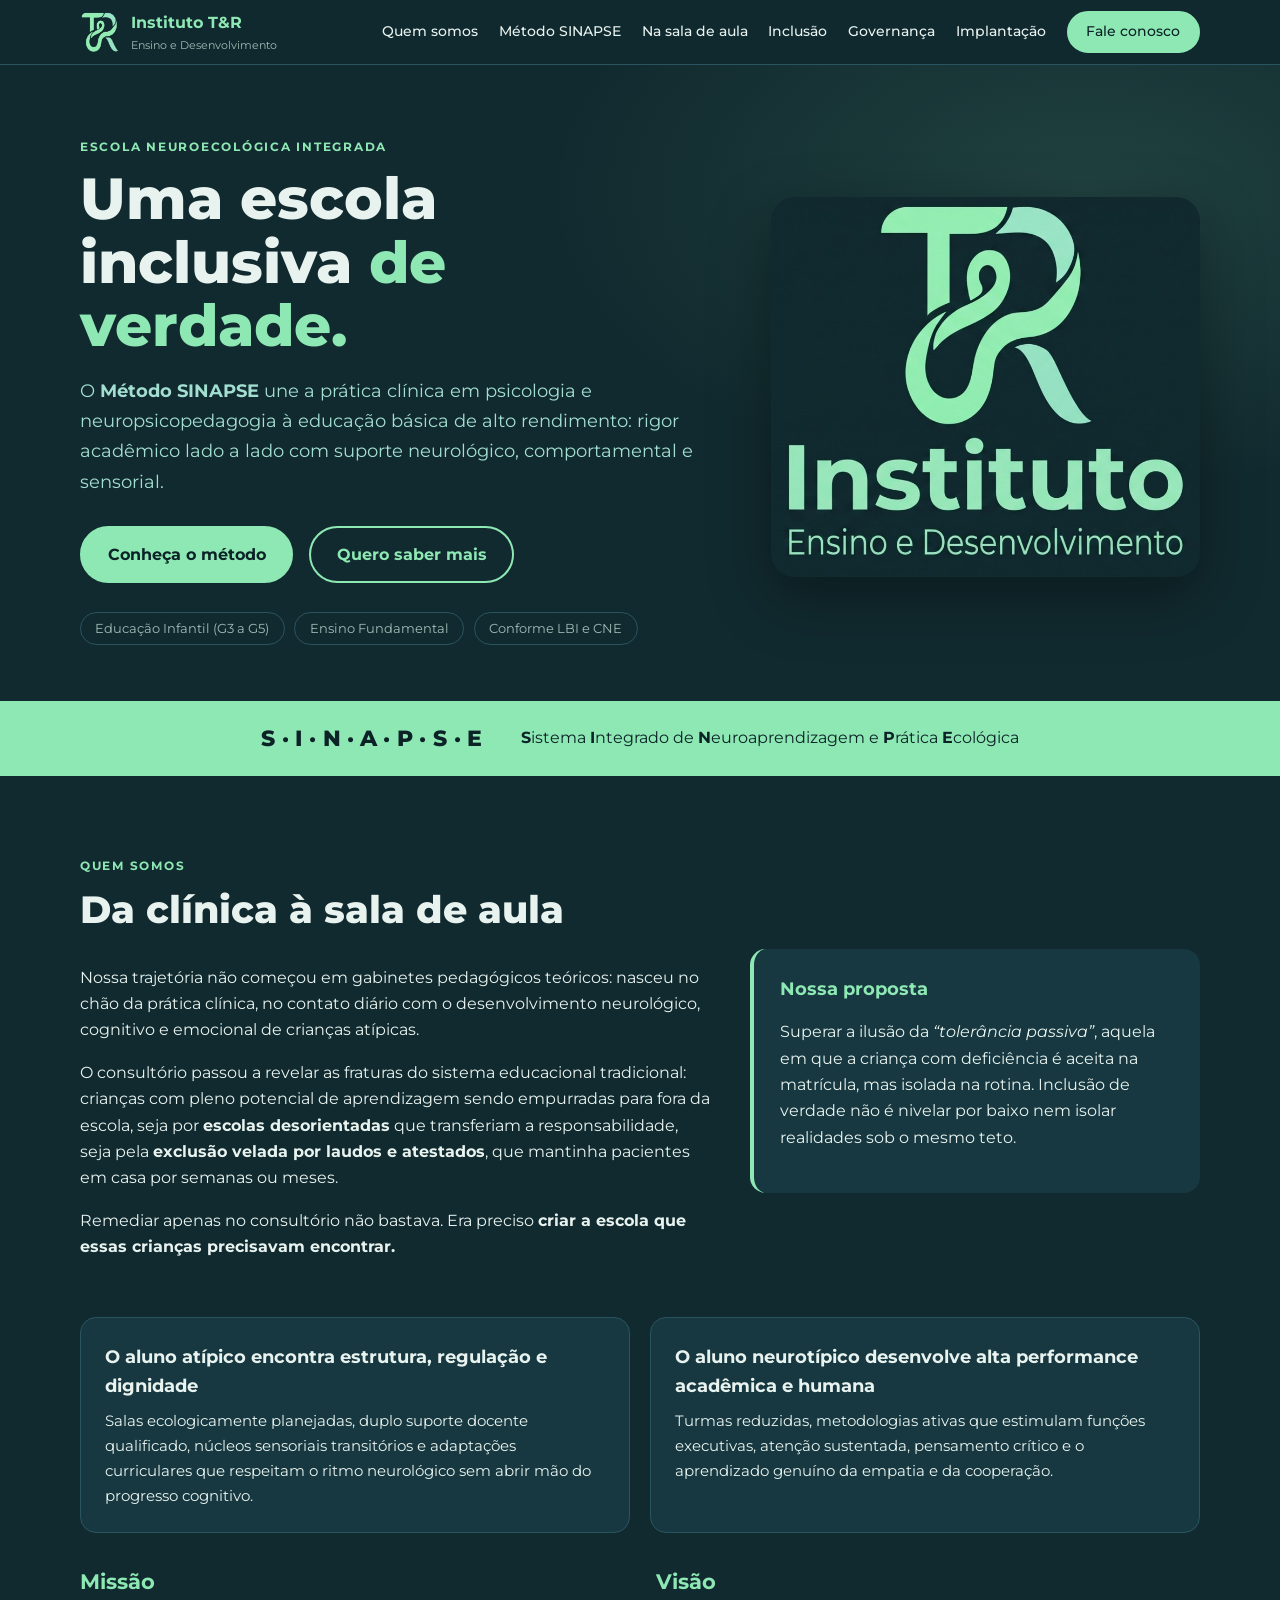
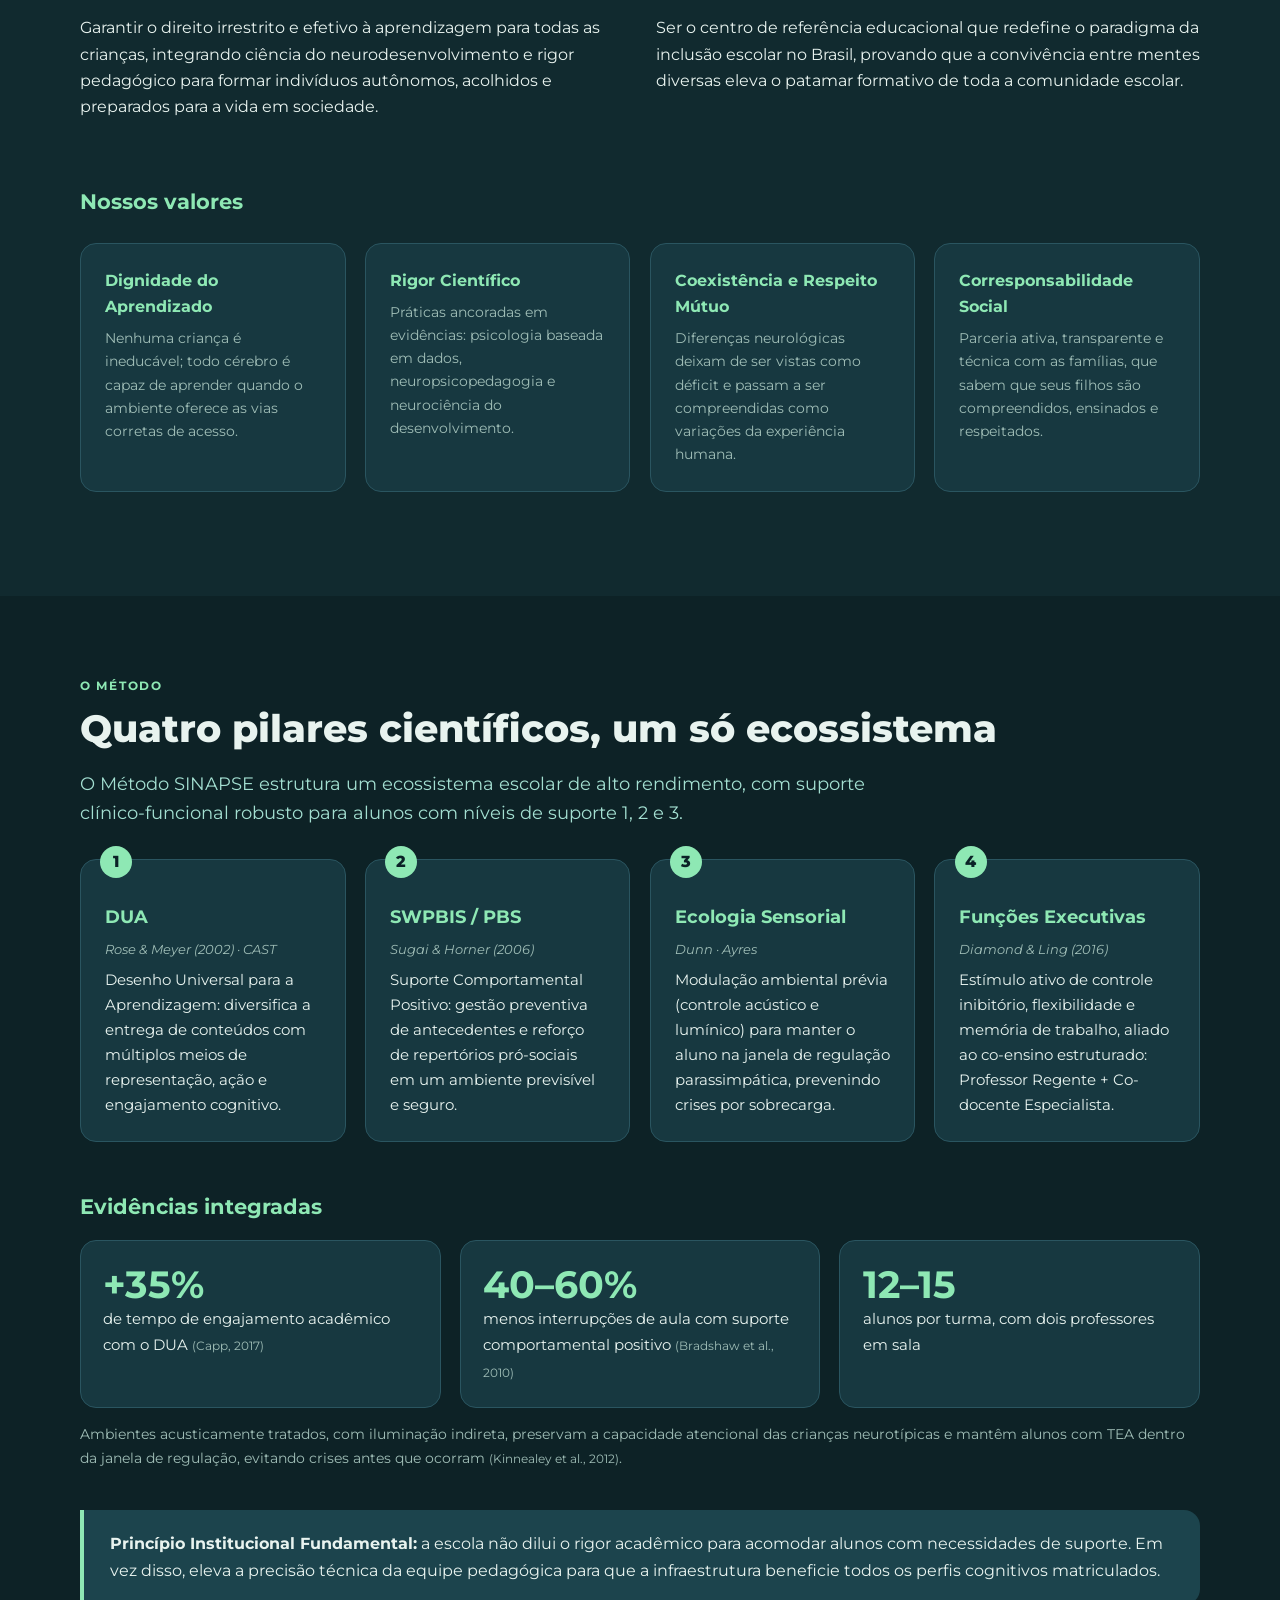
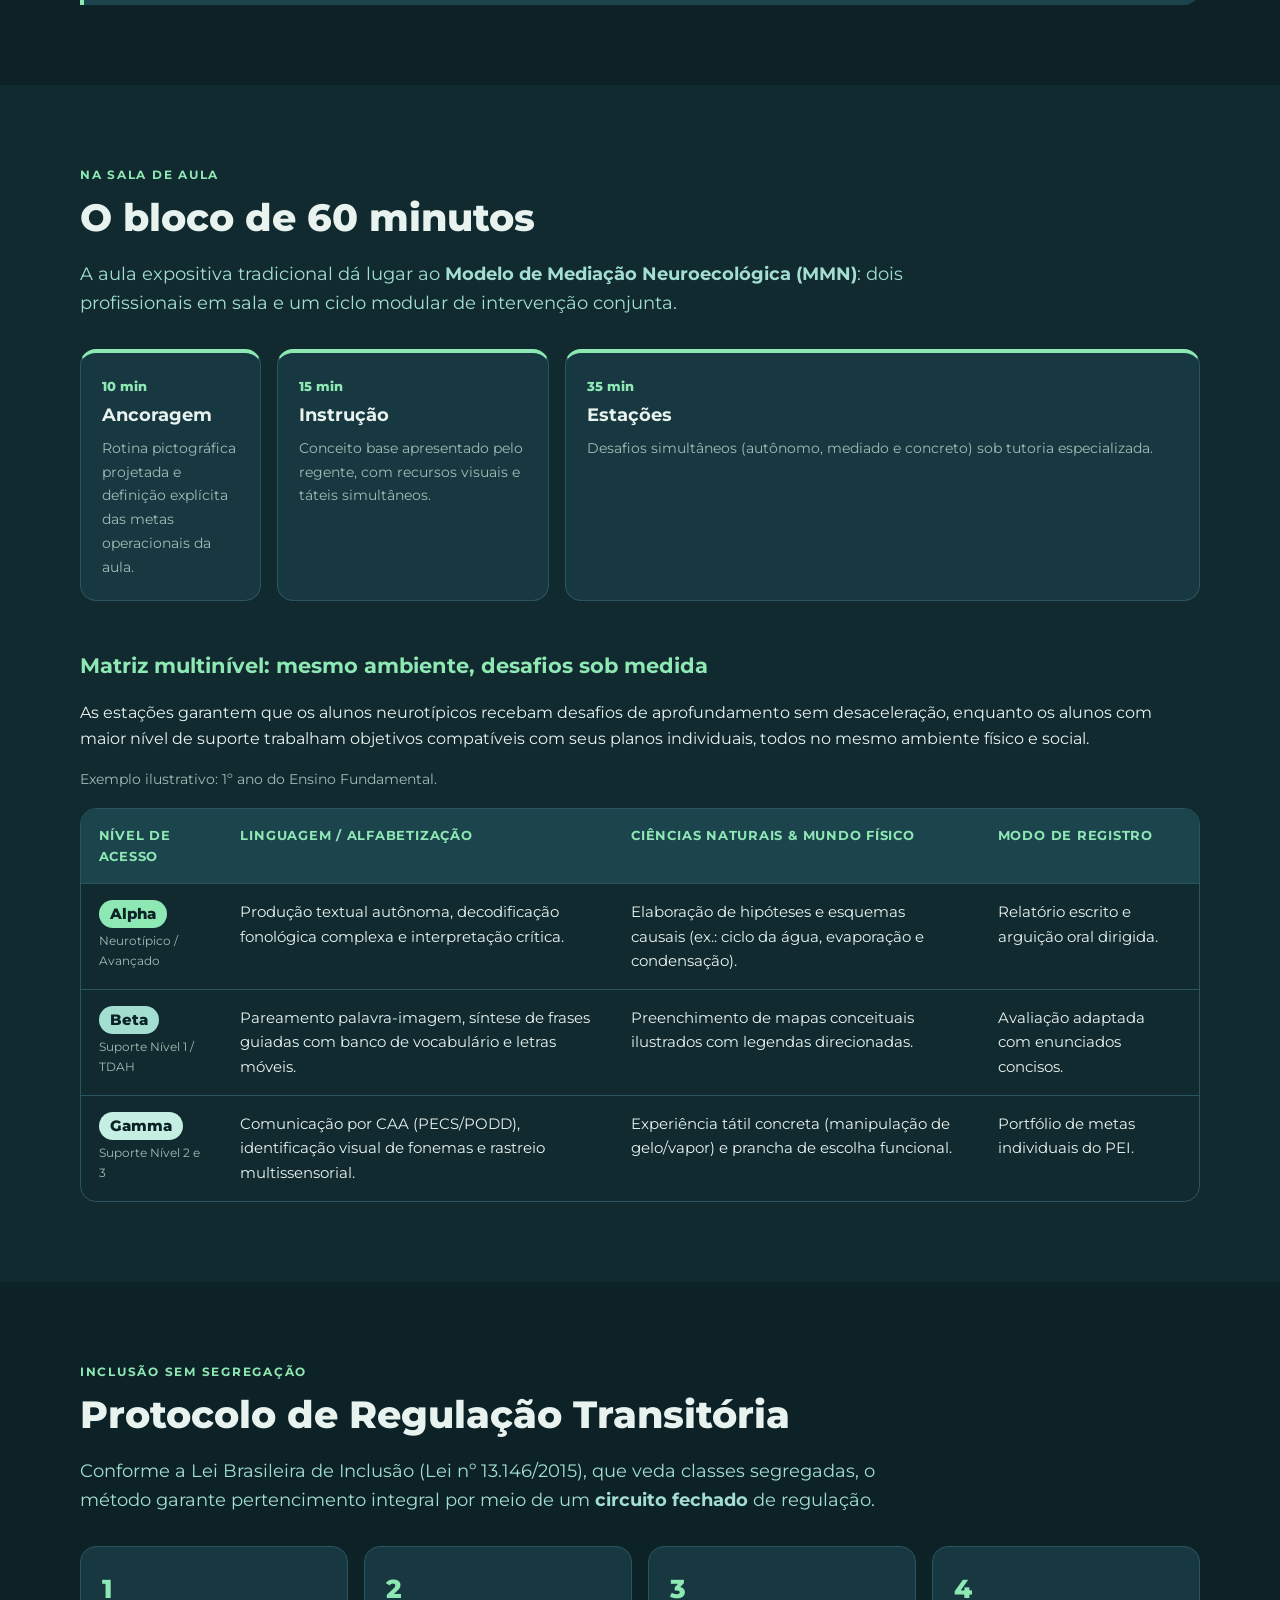
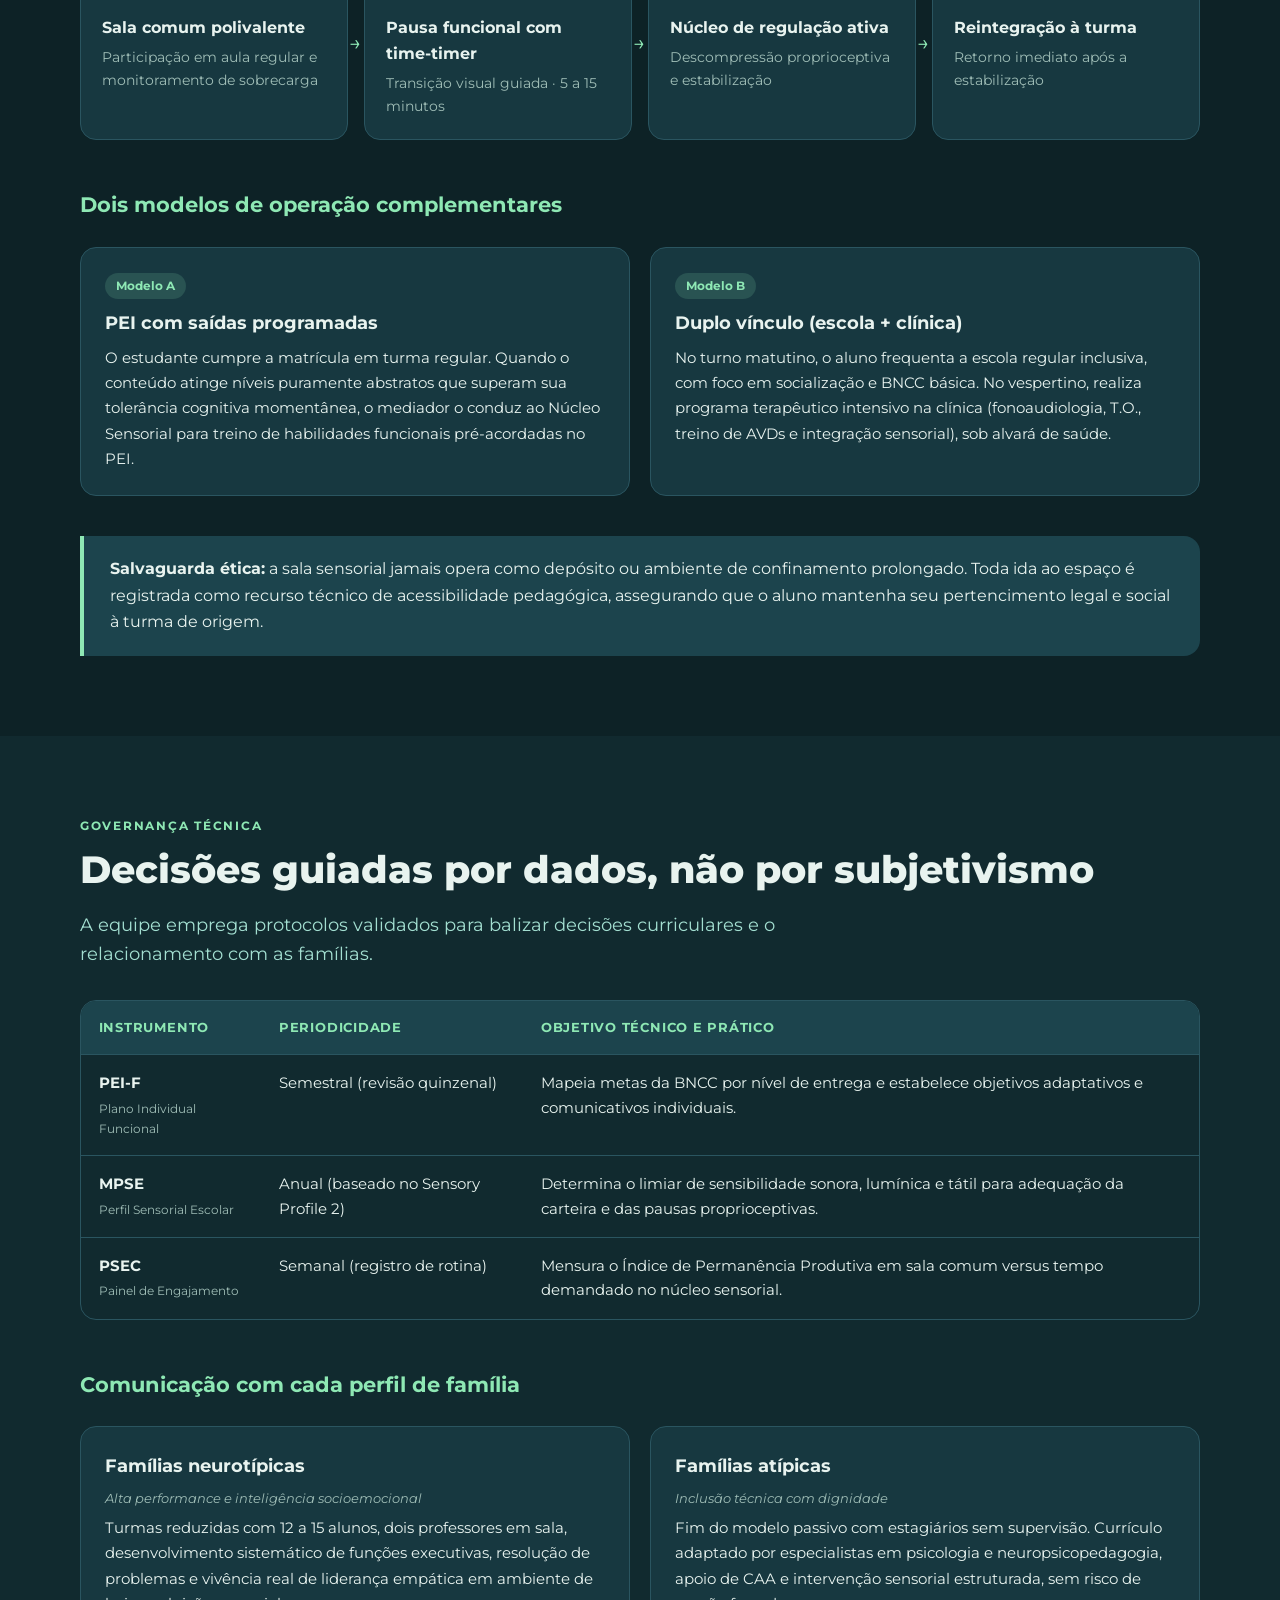
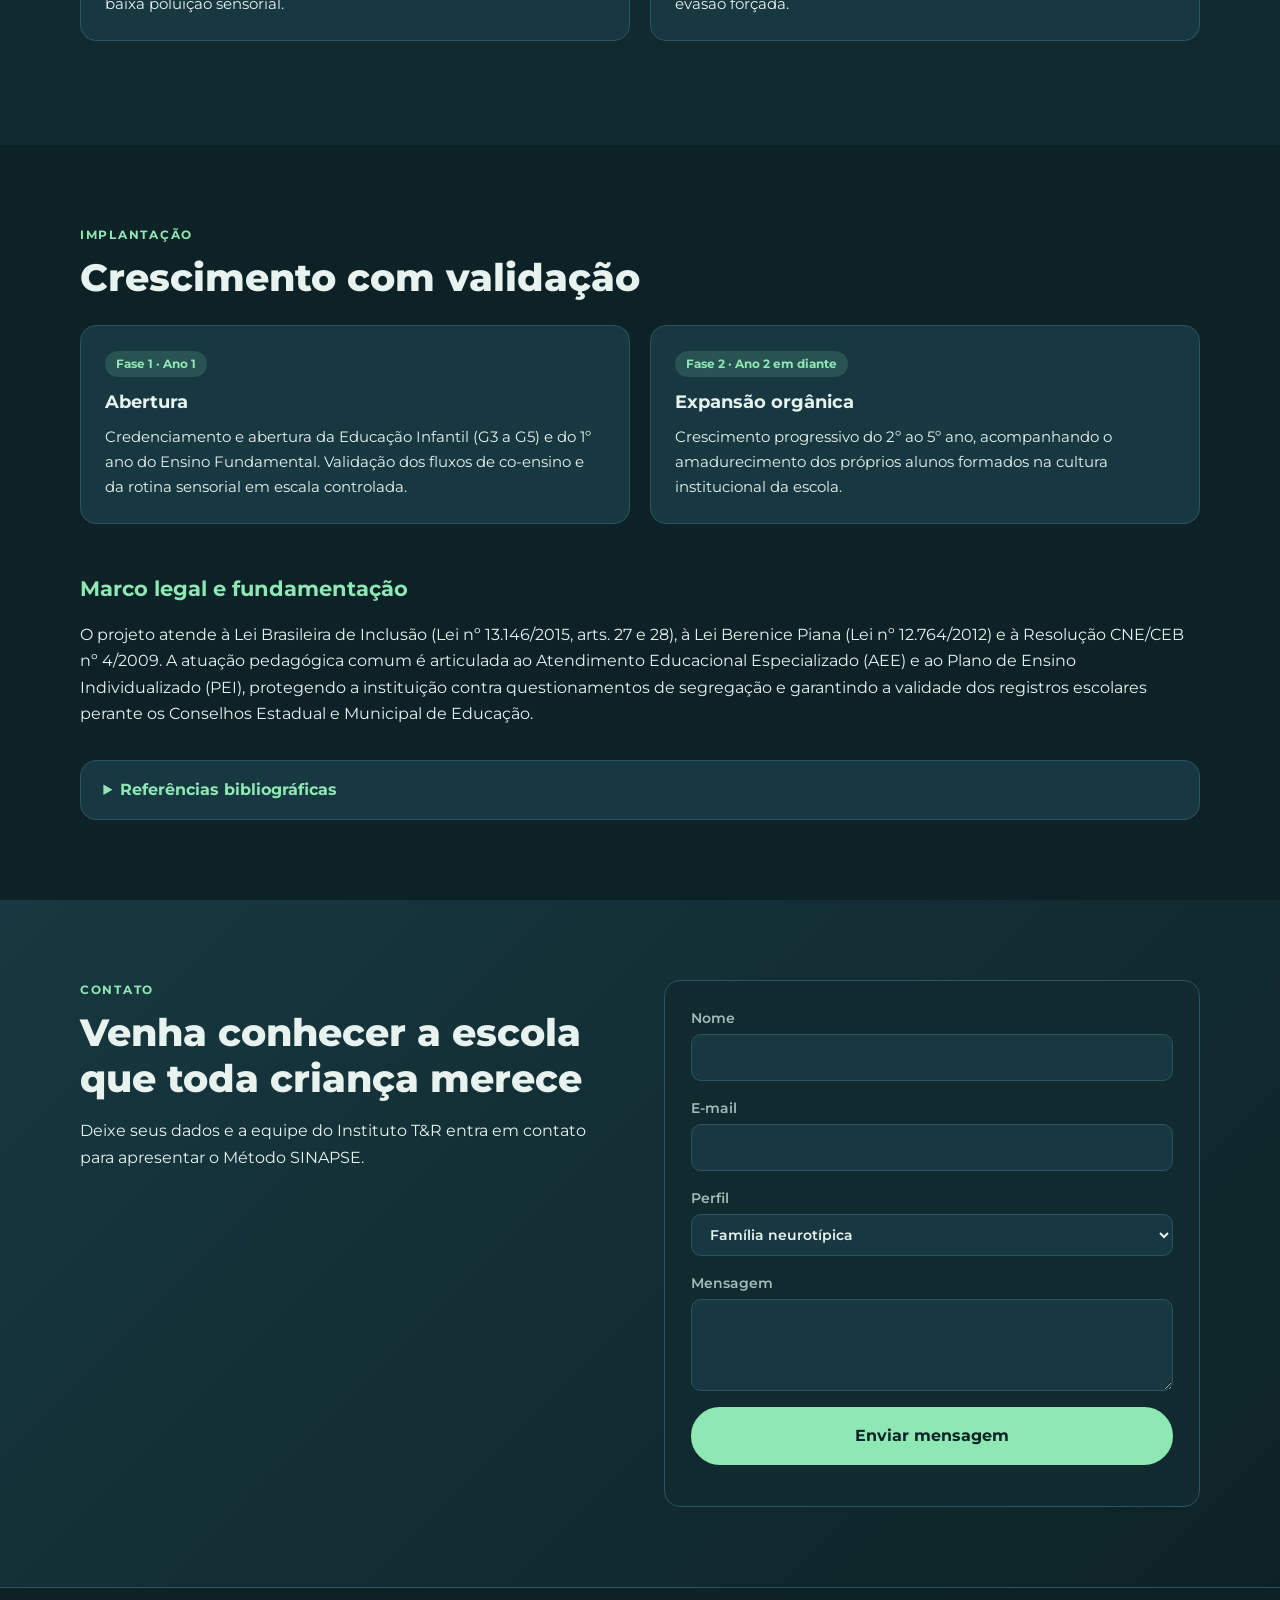
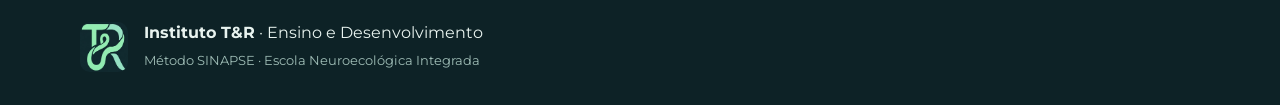
==== index.html @ abc93167 "Cria site institucional do Método SINAPSE (Instituto T&R) Página única responsiva com identidade do " ====
<!DOCTYPE html>
<html lang="pt-BR">
<head>
  <meta charset="UTF-8">
  <meta name="viewport" content="width=device-width, initial-scale=1">
  <title>Método SINAPSE | Instituto T&R – Ensino e Desenvolvimento</title>
  <meta name="description" content="Método SINAPSE: Sistema Integrado de Neuroaprendizagem e Prática Ecológica. Uma escola inclusiva de verdade, que une neuropsicopedagogia, desenho universal e rigor acadêmico.">
  <meta name="theme-color" content="#112a2f">
  <link rel="icon" href="assets/logo-mark.jpg">
  <link rel="preconnect" href="https://fonts.googleapis.com">
  <link rel="preconnect" href="https://fonts.gstatic.com" crossorigin>
  <link href="https://fonts.googleapis.com/css2?family=Montserrat:wght@400;500;600;700;800&display=swap" rel="stylesheet">
  <link rel="stylesheet" href="styles.css">
</head>
<body>

<header class="topbar" id="topo">
  <div class="container topbar__in">
    <a href="#topo" class="brand" aria-label="Instituto T&R – início">
      <img src="assets/logo-mark.jpg" alt="" width="40" height="41">
      <span>Instituto T&amp;R <small>Ensino e Desenvolvimento</small></span>
    </a>
    <button class="menu-btn" aria-label="Abrir menu" aria-expanded="false" aria-controls="menu">☰</button>
    <nav id="menu" class="menu">
      <a href="#proposito">Quem somos</a>
      <a href="#metodo">Método SINAPSE</a>
      <a href="#rotina">Na sala de aula</a>
      <a href="#inclusao">Inclusão</a>
      <a href="#governanca">Governança</a>
      <a href="#implantacao">Implantação</a>
      <a href="#contato" class="btn btn--sm">Fale conosco</a>
    </nav>
  </div>
</header>

<main>

<!-- HERO -->
<section class="hero">
  <div class="container hero__in">
    <div class="hero__text">
      <p class="eyebrow">Escola Neuroecológica Integrada</p>
      <h1>Uma escola inclusiva <em>de verdade.</em></h1>
      <p class="lead">O <strong>Método SINAPSE</strong> une a prática clínica em psicologia e neuropsicopedagogia à educação básica de alto rendimento: rigor acadêmico lado a lado com suporte neurológico, comportamental e sensorial.</p>
      <div class="hero__cta">
        <a href="#metodo" class="btn">Conheça o método</a>
        <a href="#contato" class="btn btn--ghost">Quero saber mais</a>
      </div>
      <ul class="chips">
        <li>Educação Infantil (G3 a G5)</li>
        <li>Ensino Fundamental</li>
        <li>Conforme LBI e CNE</li>
      </ul>
    </div>
    <div class="hero__logo">
      <img src="assets/logo-full.jpg" alt="Logo do Instituto T&R – Ensino e Desenvolvimento" width="795" height="705">
    </div>
  </div>
</section>

<!-- SINAPSE: SIGNIFICADO -->
<section class="band">
  <div class="container band__in">
    <p class="band__big">S·I·N·A·P·S·E</p>
    <p><strong>S</strong>istema <strong>I</strong>ntegrado de <strong>N</strong>euroaprendizagem e <strong>P</strong>rática <strong>E</strong>cológica</p>
  </div>
</section>

<!-- QUEM SOMOS -->
<section id="proposito" class="section">
  <div class="container">
    <p class="eyebrow">Quem somos</p>
    <h2>Da clínica à sala de aula</h2>
    <div class="two-col">
      <div>
        <p>Nossa trajetória não começou em gabinetes pedagógicos teóricos: nasceu no chão da prática clínica, no contato diário com o desenvolvimento neurológico, cognitivo e emocional de crianças atípicas.</p>
        <p>O consultório passou a revelar as fraturas do sistema educacional tradicional: crianças com pleno potencial de aprendizagem sendo empurradas para fora da escola, seja por <strong>escolas desorientadas</strong> que transferiam a responsabilidade, seja pela <strong>exclusão velada por laudos e atestados</strong>, que mantinha pacientes em casa por semanas ou meses.</p>
        <p>Remediar apenas no consultório não bastava. Era preciso <strong>criar a escola que essas crianças precisavam encontrar.</strong></p>
      </div>
      <aside class="callout">
        <h3>Nossa proposta</h3>
        <p>Superar a ilusão da <em>“tolerância passiva”</em>, aquela em que a criança com deficiência é aceita na matrícula, mas isolada na rotina. Inclusão de verdade não é nivelar por baixo nem isolar realidades sob o mesmo teto.</p>
      </aside>
    </div>

    <div class="cards cards--2">
      <article class="card">
        <h3>O aluno atípico encontra estrutura, regulação e dignidade</h3>
        <p>Salas ecologicamente planejadas, duplo suporte docente qualificado, núcleos sensoriais transitórios e adaptações curriculares que respeitam o ritmo neurológico sem abrir mão do progresso cognitivo.</p>
      </article>
      <article class="card">
        <h3>O aluno neurotípico desenvolve alta performance acadêmica e humana</h3>
        <p>Turmas reduzidas, metodologias ativas que estimulam funções executivas, atenção sustentada, pensamento crítico e o aprendizado genuíno da empatia e da cooperação.</p>
      </article>
    </div>

    <div class="mvv">
      <div><h3>Missão</h3><p>Garantir o direito irrestrito e efetivo à aprendizagem para todas as crianças, integrando ciência do neurodesenvolvimento e rigor pedagógico para formar indivíduos autônomos, acolhidos e preparados para a vida em sociedade.</p></div>
      <div><h3>Visão</h3><p>Ser o centro de referência educacional que redefine o paradigma da inclusão escolar no Brasil, provando que a convivência entre mentes diversas eleva o patamar formativo de toda a comunidade escolar.</p></div>
    </div>

    <h3 class="sub">Nossos valores</h3>
    <div class="cards cards--4">
      <article class="card card--sm"><h4>Dignidade do Aprendizado</h4><p>Nenhuma criança é ineducável; todo cérebro é capaz de aprender quando o ambiente oferece as vias corretas de acesso.</p></article>
      <article class="card card--sm"><h4>Rigor Científico</h4><p>Práticas ancoradas em evidências: psicologia baseada em dados, neuropsicopedagogia e neurociência do desenvolvimento.</p></article>
      <article class="card card--sm"><h4>Coexistência e Respeito Mútuo</h4><p>Diferenças neurológicas deixam de ser vistas como déficit e passam a ser compreendidas como variações da experiência humana.</p></article>
      <article class="card card--sm"><h4>Corresponsabilidade Social</h4><p>Parceria ativa, transparente e técnica com as famílias, que sabem que seus filhos são compreendidos, ensinados e respeitados.</p></article>
    </div>
  </div>
</section>

<!-- MÉTODO -->
<section id="metodo" class="section section--alt">
  <div class="container">
    <p class="eyebrow">O método</p>
    <h2>Quatro pilares científicos, um só ecossistema</h2>
    <p class="section__lead">O Método SINAPSE estrutura um ecossistema escolar de alto rendimento, com suporte clínico-funcional robusto para alunos com níveis de suporte 1, 2 e 3.</p>

    <div class="cards cards--4 pillars">
      <article class="card pillar">
        <span class="pillar__n">1</span>
        <h3>DUA</h3>
        <p class="cite">Rose &amp; Meyer (2002) · CAST</p>
        <p>Desenho Universal para a Aprendizagem: diversifica a entrega de conteúdos com múltiplos meios de representação, ação e engajamento cognitivo.</p>
      </article>
      <article class="card pillar">
        <span class="pillar__n">2</span>
        <h3>SWPBIS / PBS</h3>
        <p class="cite">Sugai &amp; Horner (2006)</p>
        <p>Suporte Comportamental Positivo: gestão preventiva de antecedentes e reforço de repertórios pró-sociais em um ambiente previsível e seguro.</p>
      </article>
      <article class="card pillar">
        <span class="pillar__n">3</span>
        <h3>Ecologia Sensorial</h3>
        <p class="cite">Dunn · Ayres</p>
        <p>Modulação ambiental prévia (controle acústico e lumínico) para manter o aluno na janela de regulação parassimpática, prevenindo crises por sobrecarga.</p>
      </article>
      <article class="card pillar">
        <span class="pillar__n">4</span>
        <h3>Funções Executivas</h3>
        <p class="cite">Diamond &amp; Ling (2016)</p>
        <p>Estímulo ativo de controle inibitório, flexibilidade e memória de trabalho, aliado ao co-ensino estruturado: Professor Regente + Co-docente Especialista.</p>
      </article>
    </div>

    <h3 class="sub">Evidências integradas</h3>
    <div class="stats">
      <div class="stat"><strong>+35%</strong><span>de tempo de engajamento acadêmico com o DUA <small>(Capp, 2017)</small></span></div>
      <div class="stat"><strong>40–60%</strong><span>menos interrupções de aula com suporte comportamental positivo <small>(Bradshaw et al., 2010)</small></span></div>
      <div class="stat"><strong>12–15</strong><span>alunos por turma, com dois professores em sala</span></div>
    </div>
    <p class="note">Ambientes acusticamente tratados, com iluminação indireta, preservam a capacidade atencional das crianças neurotípicas e mantêm alunos com TEA dentro da janela de regulação, evitando crises antes que ocorram <small>(Kinnealey et al., 2012)</small>.</p>

    <blockquote class="principle">
      <strong>Princípio Institucional Fundamental:</strong> a escola não dilui o rigor acadêmico para acomodar alunos com necessidades de suporte. Em vez disso, eleva a precisão técnica da equipe pedagógica para que a infraestrutura beneficie todos os perfis cognitivos matriculados.
    </blockquote>
  </div>
</section>

<!-- ROTINA -->
<section id="rotina" class="section">
  <div class="container">
    <p class="eyebrow">Na sala de aula</p>
    <h2>O bloco de 60 minutos</h2>
    <p class="section__lead">A aula expositiva tradicional dá lugar ao <strong>Modelo de Mediação Neuroecológica (MMN)</strong>: dois profissionais em sala e um ciclo modular de intervenção conjunta.</p>

    <ol class="timeline" aria-label="Etapas do bloco de 60 minutos">
      <li style="--w:10"><span class="time">10 min</span><h3>Ancoragem</h3><p>Rotina pictográfica projetada e definição explícita das metas operacionais da aula.</p></li>
      <li style="--w:15"><span class="time">15 min</span><h3>Instrução</h3><p>Conceito base apresentado pelo regente, com recursos visuais e táteis simultâneos.</p></li>
      <li style="--w:35"><span class="time">35 min</span><h3>Estações</h3><p>Desafios simultâneos (autônomo, mediado e concreto) sob tutoria especializada.</p></li>
    </ol>

    <h3 class="sub">Matriz multinível: mesmo ambiente, desafios sob medida</h3>
    <p>As estações garantem que os alunos neurotípicos recebam desafios de aprofundamento sem desaceleração, enquanto os alunos com maior nível de suporte trabalham objetivos compatíveis com seus planos individuais, todos no mesmo ambiente físico e social.</p>
    <p class="note">Exemplo ilustrativo: 1º ano do Ensino Fundamental.</p>

    <div class="table-wrap">
      <table>
        <thead>
          <tr><th>Nível de acesso</th><th>Linguagem / Alfabetização</th><th>Ciências Naturais &amp; Mundo Físico</th><th>Modo de registro</th></tr>
        </thead>
        <tbody>
          <tr>
            <th scope="row"><span class="lvl lvl--a">Alpha</span><small>Neurotípico / Avançado</small></th>
            <td>Produção textual autônoma, decodificação fonológica complexa e interpretação crítica.</td>
            <td>Elaboração de hipóteses e esquemas causais (ex.: ciclo da água, evaporação e condensação).</td>
            <td>Relatório escrito e arguição oral dirigida.</td>
          </tr>
          <tr>
            <th scope="row"><span class="lvl lvl--b">Beta</span><small>Suporte Nível 1 / TDAH</small></th>
            <td>Pareamento palavra-imagem, síntese de frases guiadas com banco de vocabulário e letras móveis.</td>
            <td>Preenchimento de mapas conceituais ilustrados com legendas direcionadas.</td>
            <td>Avaliação adaptada com enunciados concisos.</td>
          </tr>
          <tr>
            <th scope="row"><span class="lvl lvl--g">Gamma</span><small>Suporte Nível 2 e 3</small></th>
            <td>Comunicação por CAA (PECS/PODD), identificação visual de fonemas e rastreio multissensorial.</td>
            <td>Experiência tátil concreta (manipulação de gelo/vapor) e prancha de escolha funcional.</td>
            <td>Portfólio de metas individuais do PEI.</td>
          </tr>
        </tbody>
      </table>
    </div>
  </div>
</section>

<!-- INCLUSÃO / REGULAÇÃO -->
<section id="inclusao" class="section section--alt">
  <div class="container">
    <p class="eyebrow">Inclusão sem segregação</p>
    <h2>Protocolo de Regulação Transitória</h2>
    <p class="section__lead">Conforme a Lei Brasileira de Inclusão (Lei nº 13.146/2015), que veda classes segregadas, o método garante pertencimento integral por meio de um <strong>circuito fechado</strong> de regulação.</p>

    <ol class="flow">
      <li><strong>Sala comum polivalente</strong><span>Participação em aula regular e monitoramento de sobrecarga</span></li>
      <li><strong>Pausa funcional com time-timer</strong><span>Transição visual guiada · 5 a 15 minutos</span></li>
      <li><strong>Núcleo de regulação ativa</strong><span>Descompressão proprioceptiva e estabilização</span></li>
      <li><strong>Reintegração à turma</strong><span>Retorno imediato após a estabilização</span></li>
    </ol>

    <h3 class="sub">Dois modelos de operação complementares</h3>
    <div class="cards cards--2">
      <article class="card">
        <span class="tag">Modelo A</span>
        <h3>PEI com saídas programadas</h3>
        <p>O estudante cumpre a matrícula em turma regular. Quando o conteúdo atinge níveis puramente abstratos que superam sua tolerância cognitiva momentânea, o mediador o conduz ao Núcleo Sensorial para treino de habilidades funcionais pré-acordadas no PEI.</p>
      </article>
      <article class="card">
        <span class="tag">Modelo B</span>
        <h3>Duplo vínculo (escola + clínica)</h3>
        <p>No turno matutino, o aluno frequenta a escola regular inclusiva, com foco em socialização e BNCC básica. No vespertino, realiza programa terapêutico intensivo na clínica (fonoaudiologia, T.O., treino de AVDs e integração sensorial), sob alvará de saúde.</p>
      </article>
    </div>

    <blockquote class="principle">
      <strong>Salvaguarda ética:</strong> a sala sensorial jamais opera como depósito ou ambiente de confinamento prolongado. Toda ida ao espaço é registrada como recurso técnico de acessibilidade pedagógica, assegurando que o aluno mantenha seu pertencimento legal e social à turma de origem.
    </blockquote>
  </div>
</section>

<!-- GOVERNANÇA -->
<section id="governanca" class="section">
  <div class="container">
    <p class="eyebrow">Governança técnica</p>
    <h2>Decisões guiadas por dados, não por subjetivismo</h2>
    <p class="section__lead">A equipe emprega protocolos validados para balizar decisões curriculares e o relacionamento com as famílias.</p>

    <div class="table-wrap">
      <table>
        <thead><tr><th>Instrumento</th><th>Periodicidade</th><th>Objetivo técnico e prático</th></tr></thead>
        <tbody>
          <tr><th scope="row">PEI-F<small>Plano Individual Funcional</small></th><td>Semestral (revisão quinzenal)</td><td>Mapeia metas da BNCC por nível de entrega e estabelece objetivos adaptativos e comunicativos individuais.</td></tr>
          <tr><th scope="row">MPSE<small>Perfil Sensorial Escolar</small></th><td>Anual (baseado no Sensory Profile 2)</td><td>Determina o limiar de sensibilidade sonora, lumínica e tátil para adequação da carteira e das pausas proprioceptivas.</td></tr>
          <tr><th scope="row">PSEC<small>Painel de Engajamento</small></th><td>Semanal (registro de rotina)</td><td>Mensura o Índice de Permanência Produtiva em sala comum versus tempo demandado no núcleo sensorial.</td></tr>
        </tbody>
      </table>
    </div>

    <h3 class="sub">Comunicação com cada perfil de família</h3>
    <div class="cards cards--2">
      <article class="card">
        <h3>Famílias neurotípicas</h3>
        <p class="cite">Alta performance e inteligência socioemocional</p>
        <p>Turmas reduzidas com 12 a 15 alunos, dois professores em sala, desenvolvimento sistemático de funções executivas, resolução de problemas e vivência real de liderança empática em ambiente de baixa poluição sensorial.</p>
      </article>
      <article class="card">
        <h3>Famílias atípicas</h3>
        <p class="cite">Inclusão técnica com dignidade</p>
        <p>Fim do modelo passivo com estagiários sem supervisão. Currículo adaptado por especialistas em psicologia e neuropsicopedagogia, apoio de CAA e intervenção sensorial estruturada, sem risco de evasão forçada.</p>
      </article>
    </div>
  </div>
</section>

<!-- IMPLANTAÇÃO -->
<section id="implantacao" class="section section--alt">
  <div class="container">
    <p class="eyebrow">Implantação</p>
    <h2>Crescimento com validação</h2>
    <div class="cards cards--2">
      <article class="card phase">
        <span class="tag">Fase 1 · Ano 1</span>
        <h3>Abertura</h3>
        <p>Credenciamento e abertura da Educação Infantil (G3 a G5) e do 1º ano do Ensino Fundamental. Validação dos fluxos de co-ensino e da rotina sensorial em escala controlada.</p>
      </article>
      <article class="card phase">
        <span class="tag">Fase 2 · Ano 2 em diante</span>
        <h3>Expansão orgânica</h3>
        <p>Crescimento progressivo do 2º ao 5º ano, acompanhando o amadurecimento dos próprios alunos formados na cultura institucional da escola.</p>
      </article>
    </div>

    <h3 class="sub">Marco legal e fundamentação</h3>
    <p>O projeto atende à Lei Brasileira de Inclusão (Lei nº 13.146/2015, arts. 27 e 28), à Lei Berenice Piana (Lei nº 12.764/2012) e à Resolução CNE/CEB nº 4/2009. A atuação pedagógica comum é articulada ao Atendimento Educacional Especializado (AEE) e ao Plano de Ensino Individualizado (PEI), protegendo a instituição contra questionamentos de segregação e garantindo a validade dos registros escolares perante os Conselhos Estadual e Municipal de Educação.</p>

    <details class="refs">
      <summary>Referências bibliográficas</summary>
      <ul>
        <li>AYRES, A. Jean. <b>Sensory Integration and the Child</b>. Los Angeles: Western Psychological Services, 1979.</li>
        <li>BRADSHAW, Catherine P.; MITCHELL, Mary M.; LEAF, Philip J. Examining the effects of School-Wide Positive Behavioral Interventions and Supports on student outcomes. <b>Journal of Positive Behavior Interventions</b>, v. 12, n. 3, p. 133-148, 2010.</li>
        <li>BRASIL. <b>Lei nº 12.764, de 27 de dezembro de 2012</b>. Brasília, DF: Presidência da República, 2012.</li>
        <li>BRASIL. <b>Lei nº 13.146, de 6 de julho de 2015</b>. Lei Brasileira de Inclusão da Pessoa com Deficiência. Brasília, DF: Presidência da República, 2015.</li>
        <li>CAPP, Matthew J. The effectiveness of universal design for learning: a meta-analysis of literature between 2013 and 2016. <b>International Journal of Inclusive Education</b>, v. 21, n. 8, p. 791-807, 2017.</li>
        <li>CAST. <b>Universal Design for Learning Guidelines version 2.2</b>. Wakefield, MA: CAST, 2018.</li>
        <li>CONSELHO NACIONAL DE EDUCAÇÃO (CNE). <b>Resolução nº 4, de 2 de outubro de 2009</b>. Brasília, DF: CNE/CEB, 2009.</li>
        <li>DIAMOND, Adele; LING, David S. Conclusions about interventions, programs, and approaches for improving executive functions. <b>Developmental Cognitive Neuroscience</b>, v. 18, p. 34-48, 2016.</li>
        <li>DUNN, Winnie. The sensations of everyday life. <b>American Journal of Occupational Therapy</b>, v. 51, n. 1, p. 23-35, 1997.</li>
        <li>DUNN, Winnie. Supporting children to participate successfully in everyday life by using sensory processing knowledge. <b>Infants &amp; Young Children</b>, v. 20, n. 2, p. 84-101, 2007.</li>
        <li>FRIEND, Marilyn; COOK, Lynne. <b>Interactions: Collaboration skills for school professionals</b>. 6. ed. Boston: Pearson, 2010.</li>
        <li>KINNEALEY, Moya et al. Effect of classroom modification on attention and engagement of students with autism or dyspraxia. <b>American Journal of Occupational Therapy</b>, v. 66, n. 5, p. 511-519, 2012.</li>
        <li>MURAWSKI, Wendy W.; SWANSON, H. Lee. A meta-analysis of co-teaching research. <b>Remedial and Special Education</b>, v. 22, n. 5, p. 258-267, 2001.</li>
        <li>ROSE, David H.; MEYER, Anne. <b>Teaching Every Student in the Digital Age: Universal Design for Learning</b>. Alexandria, VA: ASCD, 2002.</li>
        <li>SUGAI, George; HORNER, Robert H. A promising approach for expanding and sustaining school-wide positive behavior support. <b>School Psychology Review</b>, v. 35, n. 2, p. 245-259, 2006.</li>
      </ul>
    </details>
  </div>
</section>

<!-- CONTATO -->
<section id="contato" class="section cta">
  <div class="container cta__in">
    <div>
      <p class="eyebrow">Contato</p>
      <h2>Venha conhecer a escola que toda criança merece</h2>
      <p>Deixe seus dados e a equipe do Instituto T&amp;R entra em contato para apresentar o Método SINAPSE.</p>
    </div>
    <form id="form" class="form" novalidate>
      <label>Nome<input name="nome" required autocomplete="name"></label>
      <label>E-mail<input name="email" type="email" required autocomplete="email"></label>
      <label>Perfil
        <select name="perfil">
          <option>Família neurotípica</option>
          <option>Família atípica</option>
          <option>Profissional / escola parceira</option>
          <option>Outro</option>
        </select>
      </label>
      <label>Mensagem<textarea name="msg" rows="3"></textarea></label>
      <button class="btn" type="submit">Enviar mensagem</button>
      <p class="form__status" role="status" aria-live="polite"></p>
    </form>
  </div>
</section>

</main>

<footer class="footer">
  <div class="container footer__in">
    <img src="assets/logo-mark.jpg" alt="" width="48" height="49">
    <p><strong>Instituto T&amp;R</strong> · Ensino e Desenvolvimento<br><small>Método SINAPSE · Escola Neuroecológica Integrada</small></p>
  </div>
</footer>

<script src="script.js"></script>
</body>
</html>
---- styles.css ----
:root{
  --bg:#112a2f; --bg2:#0d2226; --panel:#173840; --panel2:#1c444d;
  --mint:#8ee8b4; --mint2:#a3dfd1; --text:#e8f3ef; --muted:#9fbdb6; --line:#2a5560;
  --r:16px; --max:1120px;
}
*{box-sizing:border-box}
html{scroll-behavior:smooth;scroll-padding-top:80px}
body{margin:0;font-family:Montserrat,system-ui,sans-serif;background:var(--bg);color:var(--text);line-height:1.65;font-size:16px}
img{max-width:100%;height:auto}
a{color:var(--mint)}
.container{width:min(var(--max),92%);margin-inline:auto}

/* topbar */
.topbar{position:sticky;top:0;z-index:50;background:rgba(17,42,47,.92);backdrop-filter:blur(8px);border-bottom:1px solid var(--line)}
.topbar__in{display:flex;align-items:center;justify-content:space-between;gap:1rem;padding:.6rem 0}
.brand{display:flex;align-items:center;gap:.7rem;text-decoration:none;color:var(--mint);font-weight:700}
.brand img{border-radius:8px}
.brand small{display:block;font-weight:400;font-size:.7rem;color:var(--muted)}
.menu{display:flex;align-items:center;gap:1.3rem}
.menu a{color:var(--text);text-decoration:none;font-size:.88rem;font-weight:500}
.menu a:hover{color:var(--mint)}
.menu-btn{display:none;background:none;border:1px solid var(--line);color:var(--mint);font-size:1.4rem;border-radius:8px;padding:.1rem .6rem;cursor:pointer}

/* buttons */
.btn{display:inline-block;background:var(--mint);color:#0b2227!important;font-weight:700;padding:.85rem 1.6rem;border-radius:999px;text-decoration:none;border:2px solid var(--mint);cursor:pointer;font:inherit;font-weight:700;transition:transform .15s,box-shadow .15s}
.btn:hover{transform:translateY(-2px);box-shadow:0 8px 24px rgba(142,232,180,.25)}
.btn--sm{padding:.45rem 1.1rem;font-size:.85rem}
.btn--ghost{background:transparent;color:var(--mint)!important}

/* hero */
.hero{padding:4.5rem 0 3.5rem;background:radial-gradient(900px 500px at 85% 20%,rgba(142,232,180,.12),transparent 60%)}
.hero__in{display:grid;grid-template-columns:1.2fr .8fr;gap:3rem;align-items:center}
.eyebrow{color:var(--mint);text-transform:uppercase;letter-spacing:.14em;font-size:.78rem;font-weight:700;margin:0 0 .6rem}
h1{font-size:clamp(2.2rem,5vw,3.6rem);line-height:1.1;margin:.2rem 0 1rem;font-weight:800}
h1 em{font-style:normal;color:var(--mint)}
h2{font-size:clamp(1.7rem,3.5vw,2.4rem);line-height:1.2;margin:.2rem 0 1rem;font-weight:800}
h3{margin:0 0 .5rem;font-size:1.1rem}
.lead{font-size:1.15rem;color:var(--mint2);max-width:56ch}
.hero__cta{display:flex;gap:1rem;flex-wrap:wrap;margin:1.8rem 0}
.chips{list-style:none;padding:0;margin:0;display:flex;gap:.6rem;flex-wrap:wrap}
.chips li{border:1px solid var(--line);border-radius:999px;padding:.3rem .9rem;font-size:.8rem;color:var(--muted)}
.hero__logo img{border-radius:24px;box-shadow:0 20px 60px rgba(0,0,0,.35)}

/* band */
.band{background:var(--mint);color:#0b2227}
.band__in{display:flex;align-items:center;justify-content:center;gap:2rem;flex-wrap:wrap;padding:1.2rem 0;text-align:center}
.band__in p{margin:0}
.band__big{font-weight:800;letter-spacing:.3em;font-size:1.4rem}

/* sections */
.section{padding:5rem 0}
.section--alt{background:var(--bg2)}
.section__lead{font-size:1.1rem;color:var(--mint2);max-width:70ch;margin-bottom:2rem}
.sub{margin:3rem 0 1rem;font-size:1.3rem;color:var(--mint)}
.two-col{display:grid;grid-template-columns:1.4fr 1fr;gap:2.5rem;align-items:start;margin-bottom:2.5rem}
.callout{background:var(--panel);border-left:4px solid var(--mint);border-radius:var(--r);padding:1.6rem}
.callout h3{color:var(--mint)}
.cards{display:grid;gap:1.2rem;margin:1.5rem 0}
.cards--2{grid-template-columns:repeat(2,1fr)}
.cards--4{grid-template-columns:repeat(4,1fr)}
.card{background:var(--panel);border:1px solid var(--line);border-radius:var(--r);padding:1.5rem}
.card p{margin:.4rem 0 0;color:var(--text);font-size:.95rem}
.card--sm h4{margin:0 0 .4rem;color:var(--mint);font-size:1rem}
.card--sm p{color:var(--muted);font-size:.88rem}
.cite{color:var(--muted)!important;font-size:.8rem!important;font-style:italic}
.mvv{display:grid;grid-template-columns:1fr 1fr;gap:2rem;margin-top:2rem}
.mvv h3{color:var(--mint);font-size:1.3rem}
.tag{display:inline-block;background:rgba(142,232,180,.15);color:var(--mint);font-size:.75rem;font-weight:700;padding:.2rem .7rem;border-radius:999px;margin-bottom:.6rem}

/* pillars */
.pillar{position:relative;padding-top:2.6rem}
.pillar__n{position:absolute;top:-14px;left:1.2rem;background:var(--mint);color:#0b2227;font-weight:800;width:32px;height:32px;border-radius:50%;display:grid;place-items:center}
.pillar h3{color:var(--mint)}

/* stats */
.stats{display:grid;grid-template-columns:repeat(3,1fr);gap:1.2rem}
.stat{background:var(--panel);border-radius:var(--r);padding:1.4rem;border:1px solid var(--line)}
.stat strong{display:block;font-size:2.4rem;color:var(--mint);line-height:1.1}
.stat span{color:var(--text);font-size:.92rem}
small{color:var(--muted)}
.note{color:var(--muted);font-size:.9rem}
.principle{margin:2.5rem 0 0;background:var(--panel2);border-left:4px solid var(--mint);padding:1.3rem 1.6rem;border-radius:0 var(--r) var(--r) 0}

/* timeline */
.timeline{list-style:none;padding:0;margin:2rem 0;display:grid;grid-template-columns:10fr 15fr 35fr;gap:1rem}
.timeline li{background:var(--panel);border:1px solid var(--line);border-top:4px solid var(--mint);border-radius:var(--r);padding:1.3rem;min-width:0}
.timeline p{margin:.3rem 0 0;font-size:.9rem;color:var(--muted)}
.time{font-size:.8rem;font-weight:800;color:var(--mint)}

/* tables */
.table-wrap{overflow-x:auto;border:1px solid var(--line);border-radius:var(--r);margin-top:1rem}
table{width:100%;border-collapse:collapse;min-width:640px}
th,td{text-align:left;padding:1rem 1.1rem;vertical-align:top;border-bottom:1px solid var(--line);font-size:.92rem}
thead th{background:var(--panel2);color:var(--mint);font-size:.8rem;text-transform:uppercase;letter-spacing:.06em}
tbody tr:last-child th,tbody tr:last-child td{border-bottom:0}
tbody th small{display:block;font-weight:400;margin-top:.2rem}
.lvl{display:inline-block;font-weight:800;padding:.1rem .7rem;border-radius:999px;color:#0b2227}
.lvl--a{background:#8ee8b4}.lvl--b{background:#a3dfd1}.lvl--g{background:#c6efe3}

/* flow */
.flow{list-style:none;padding:0;margin:2rem 0;display:grid;grid-template-columns:repeat(4,1fr);gap:1rem;counter-reset:f}
.flow li{counter-increment:f;position:relative;background:var(--panel);border:1px solid var(--line);border-radius:var(--r);padding:1.3rem;display:flex;flex-direction:column;gap:.3rem}
.flow li::before{content:counter(f);color:var(--mint);font-weight:800;font-size:1.6rem}
.flow li:not(:last-child)::after{content:"→";position:absolute;right:-.95rem;top:50%;transform:translateY(-50%);color:var(--mint);font-size:1.3rem;z-index:2}
.flow span{font-size:.88rem;color:var(--muted)}

/* refs */
.refs{margin-top:2rem;border:1px solid var(--line);border-radius:var(--r);padding:1rem 1.4rem;background:var(--panel)}
.refs summary{cursor:pointer;font-weight:700;color:var(--mint)}
.refs ul{padding-left:1.2rem;color:var(--muted);font-size:.85rem}
.refs li{margin:.5rem 0}

/* cta */
.cta{background:linear-gradient(135deg,var(--panel),var(--bg2))}
.cta__in{display:grid;grid-template-columns:1fr 1fr;gap:3rem;align-items:start}
.form{display:grid;gap:1rem;background:var(--bg);border:1px solid var(--line);padding:1.6rem;border-radius:var(--r)}
.form label{display:grid;gap:.3rem;font-size:.85rem;color:var(--muted);font-weight:600}
.form input,.form select,.form textarea{background:var(--panel);border:1px solid var(--line);border-radius:10px;color:var(--text);padding:.7rem .9rem;font:inherit}
.form input:focus,.form select:focus,.form textarea:focus{outline:2px solid var(--mint);outline-offset:1px}
.form__status{margin:0;font-size:.9rem;color:var(--mint)}

/* footer */
.footer{border-top:1px solid var(--line);padding:2rem 0;background:var(--bg2)}
.footer__in{display:flex;align-items:center;gap:1rem}
.footer__in img{border-radius:10px}
.footer p{margin:0}

/* reveal */
.reveal{opacity:0;transform:translateY(16px);transition:opacity .6s,transform .6s}
.reveal.in{opacity:1;transform:none}
@media (prefers-reduced-motion:reduce){.reveal{opacity:1;transform:none;transition:none}html{scroll-behavior:auto}}

/* responsive */
@media (max-width:960px){
  .hero__in,.two-col,.cta__in,.mvv{grid-template-columns:1fr}
  .hero__logo{max-width:420px}
  .cards--4,.flow{grid-template-columns:repeat(2,1fr)}
  .flow li:not(:last-child)::after{display:none}
  .timeline{grid-template-columns:1fr}
  .stats{grid-template-columns:1fr}
}
@media (max-width:720px){
  .menu-btn{display:block}
  .menu{display:none;position:absolute;top:100%;left:0;right:0;flex-direction:column;align-items:flex-start;background:var(--bg);padding:1rem 4%;border-bottom:1px solid var(--line)}
  .menu.open{display:flex}
  .cards--2,.cards--4,.flow{grid-template-columns:1fr}
  .section{padding:3.5rem 0}
}
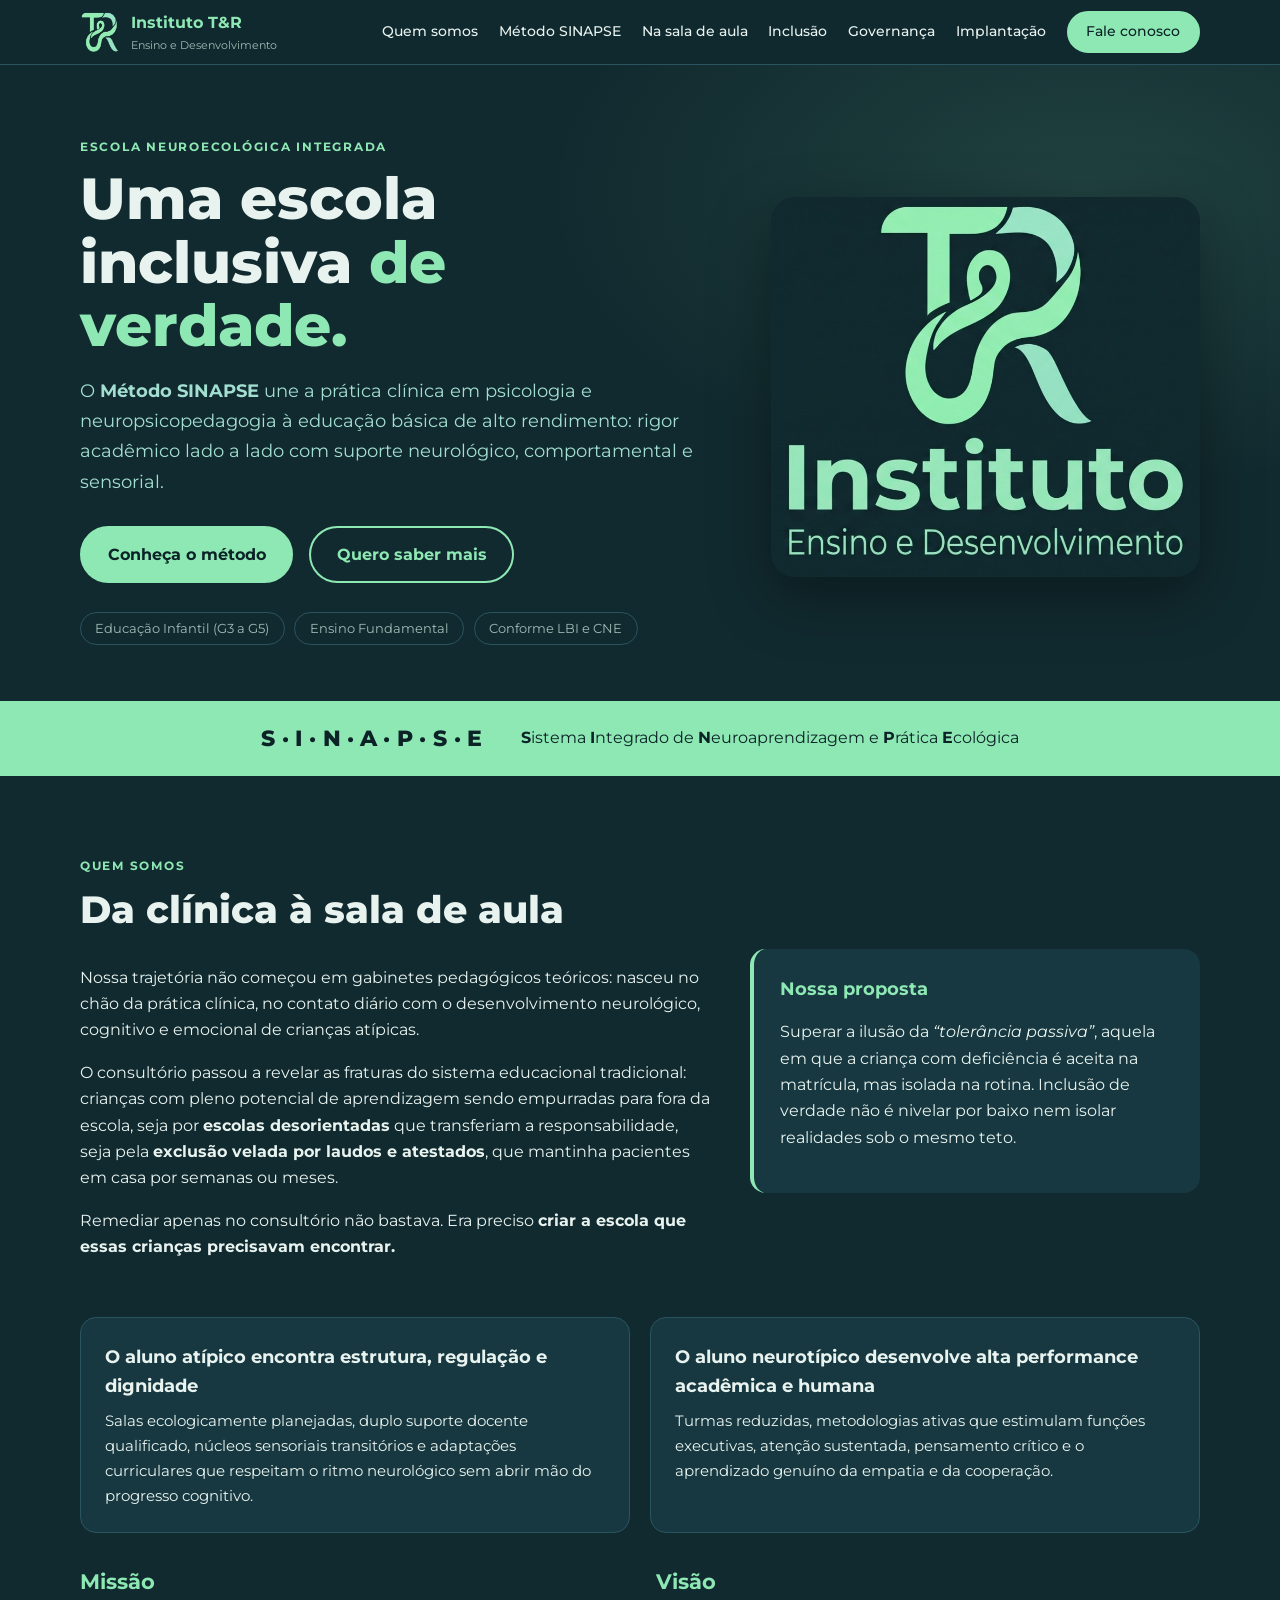
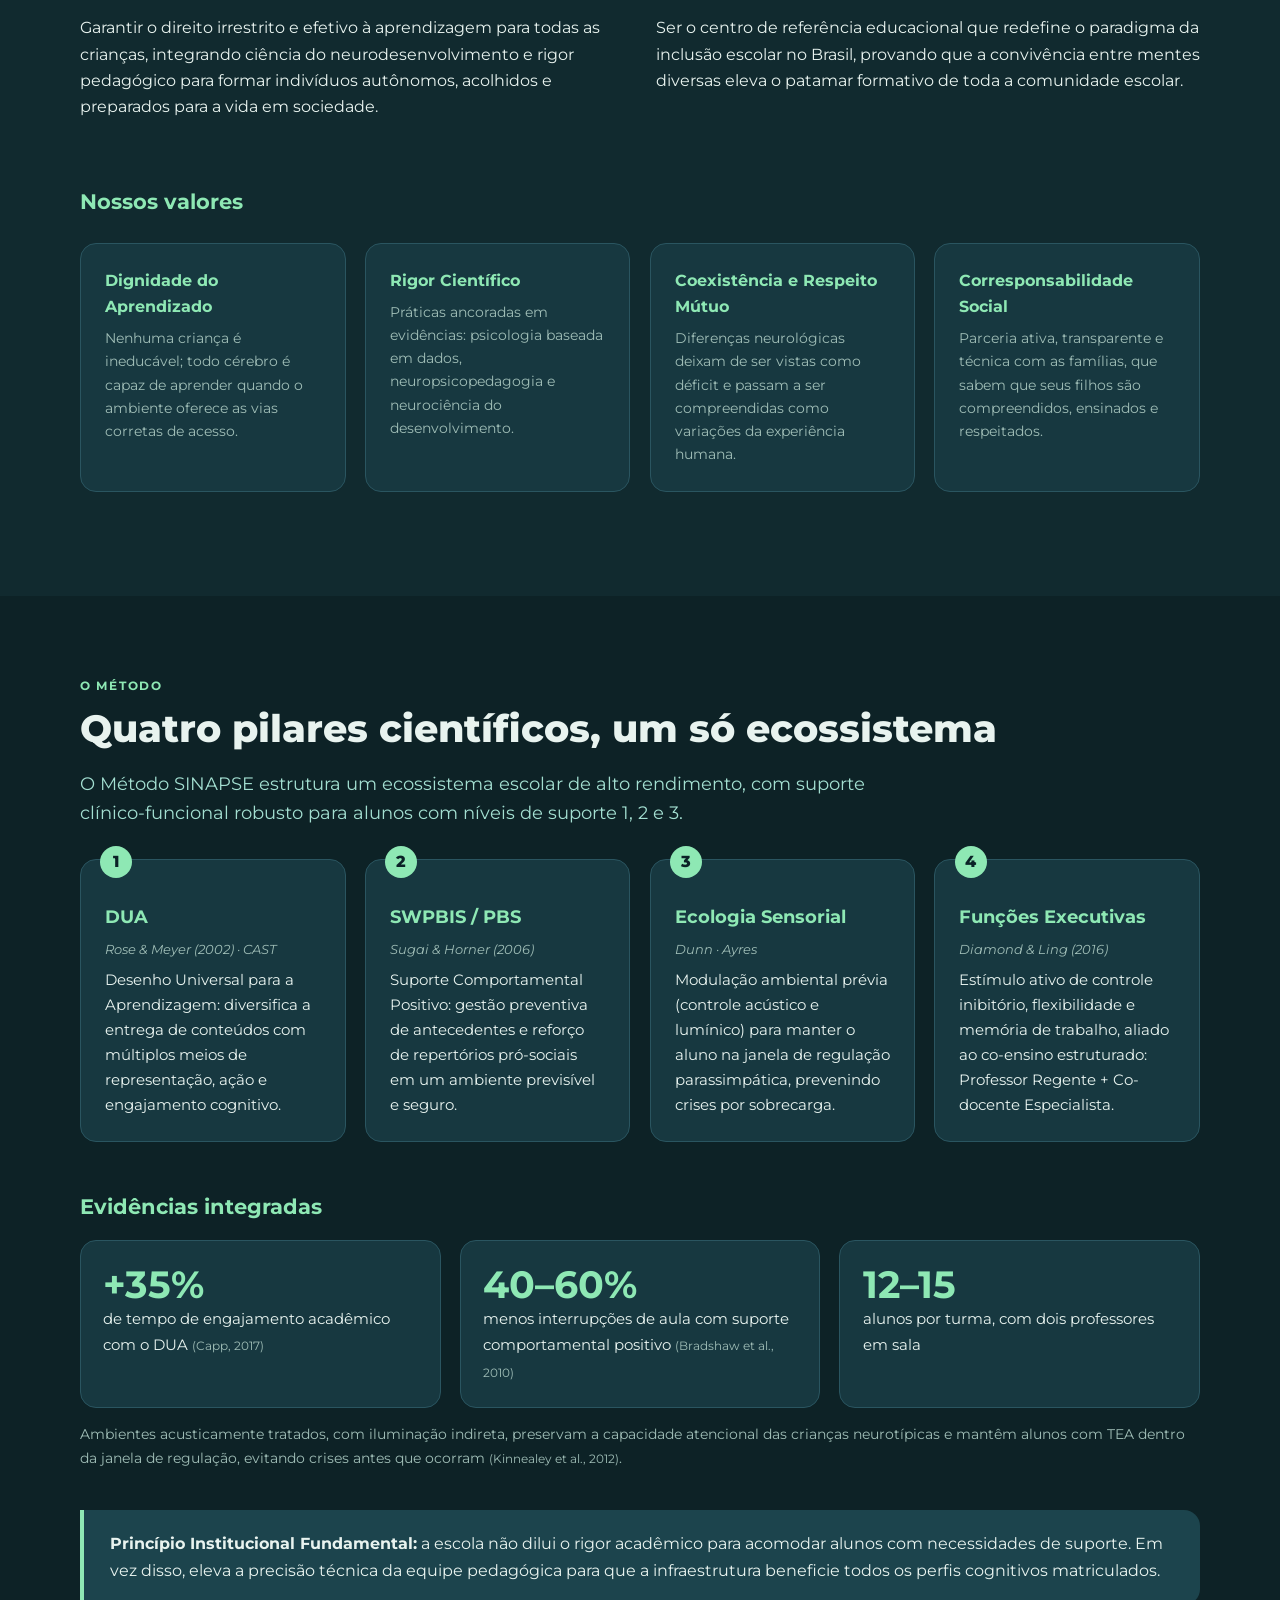
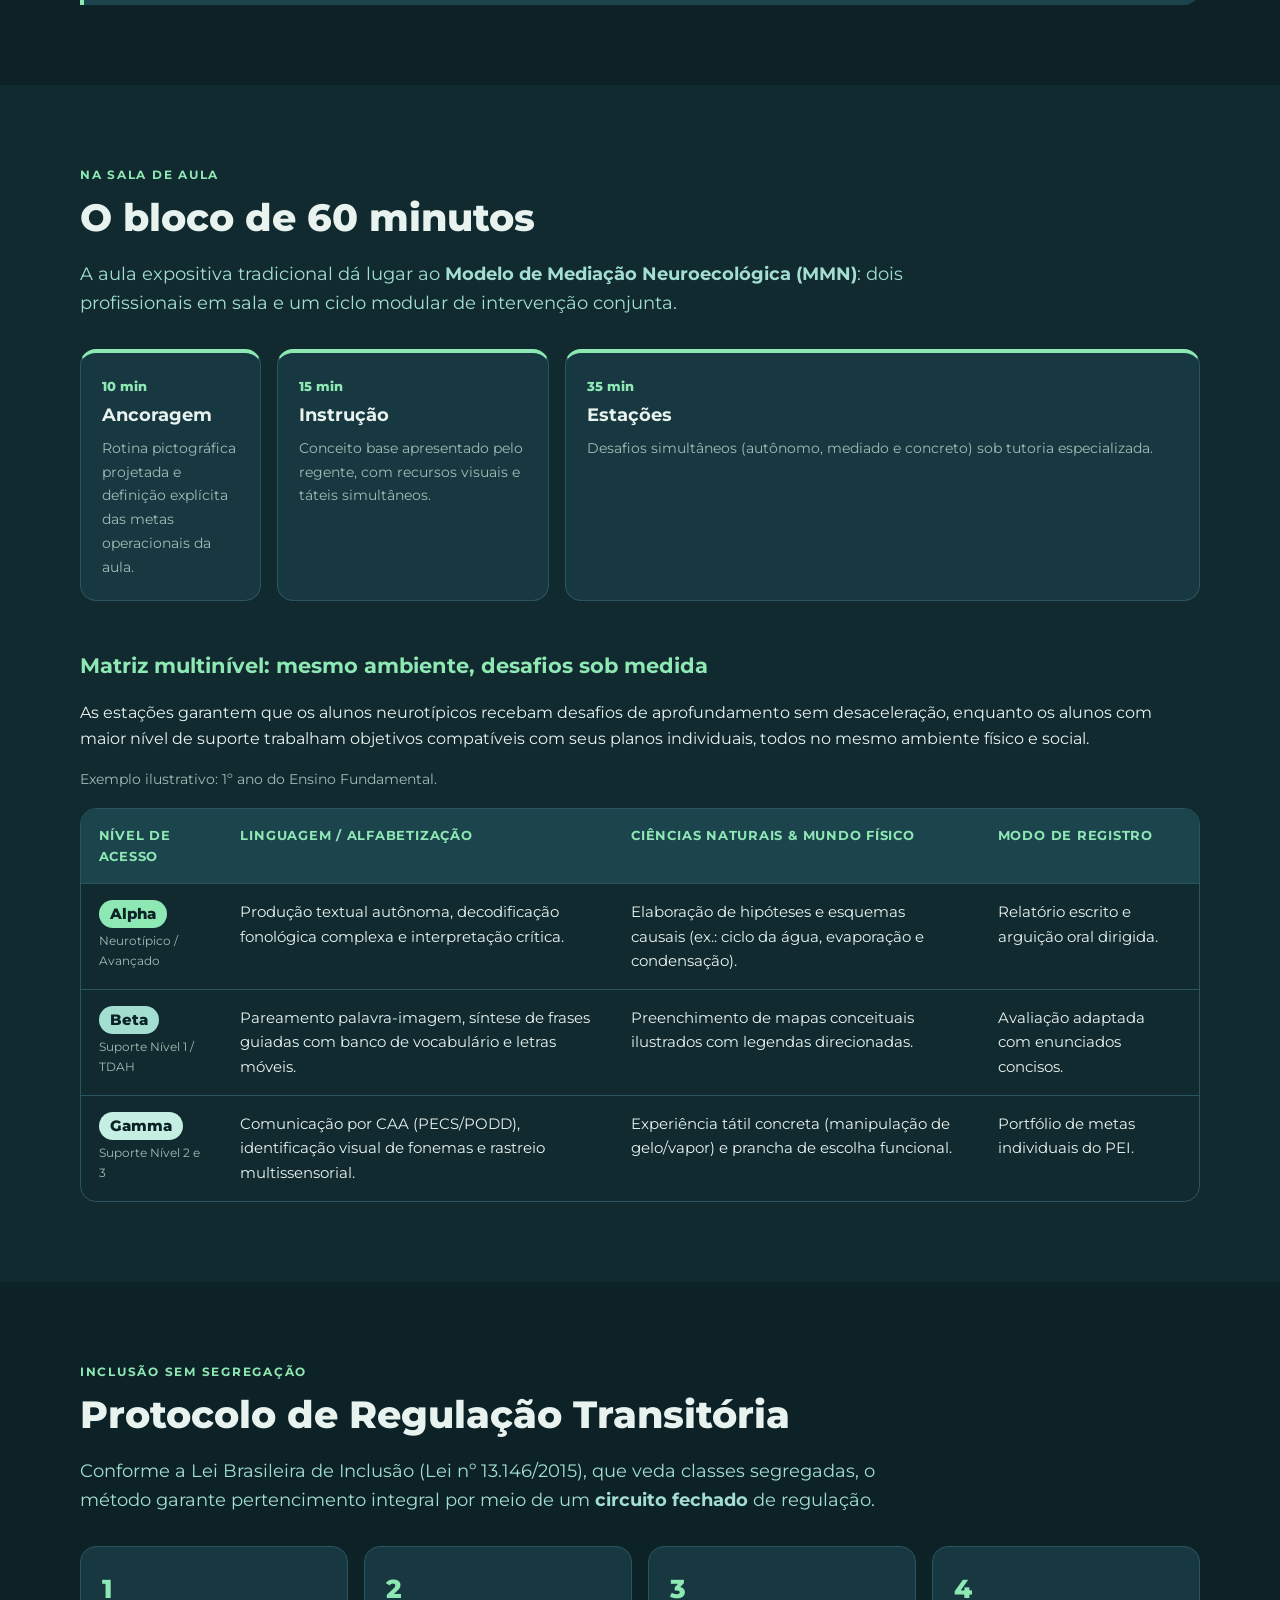
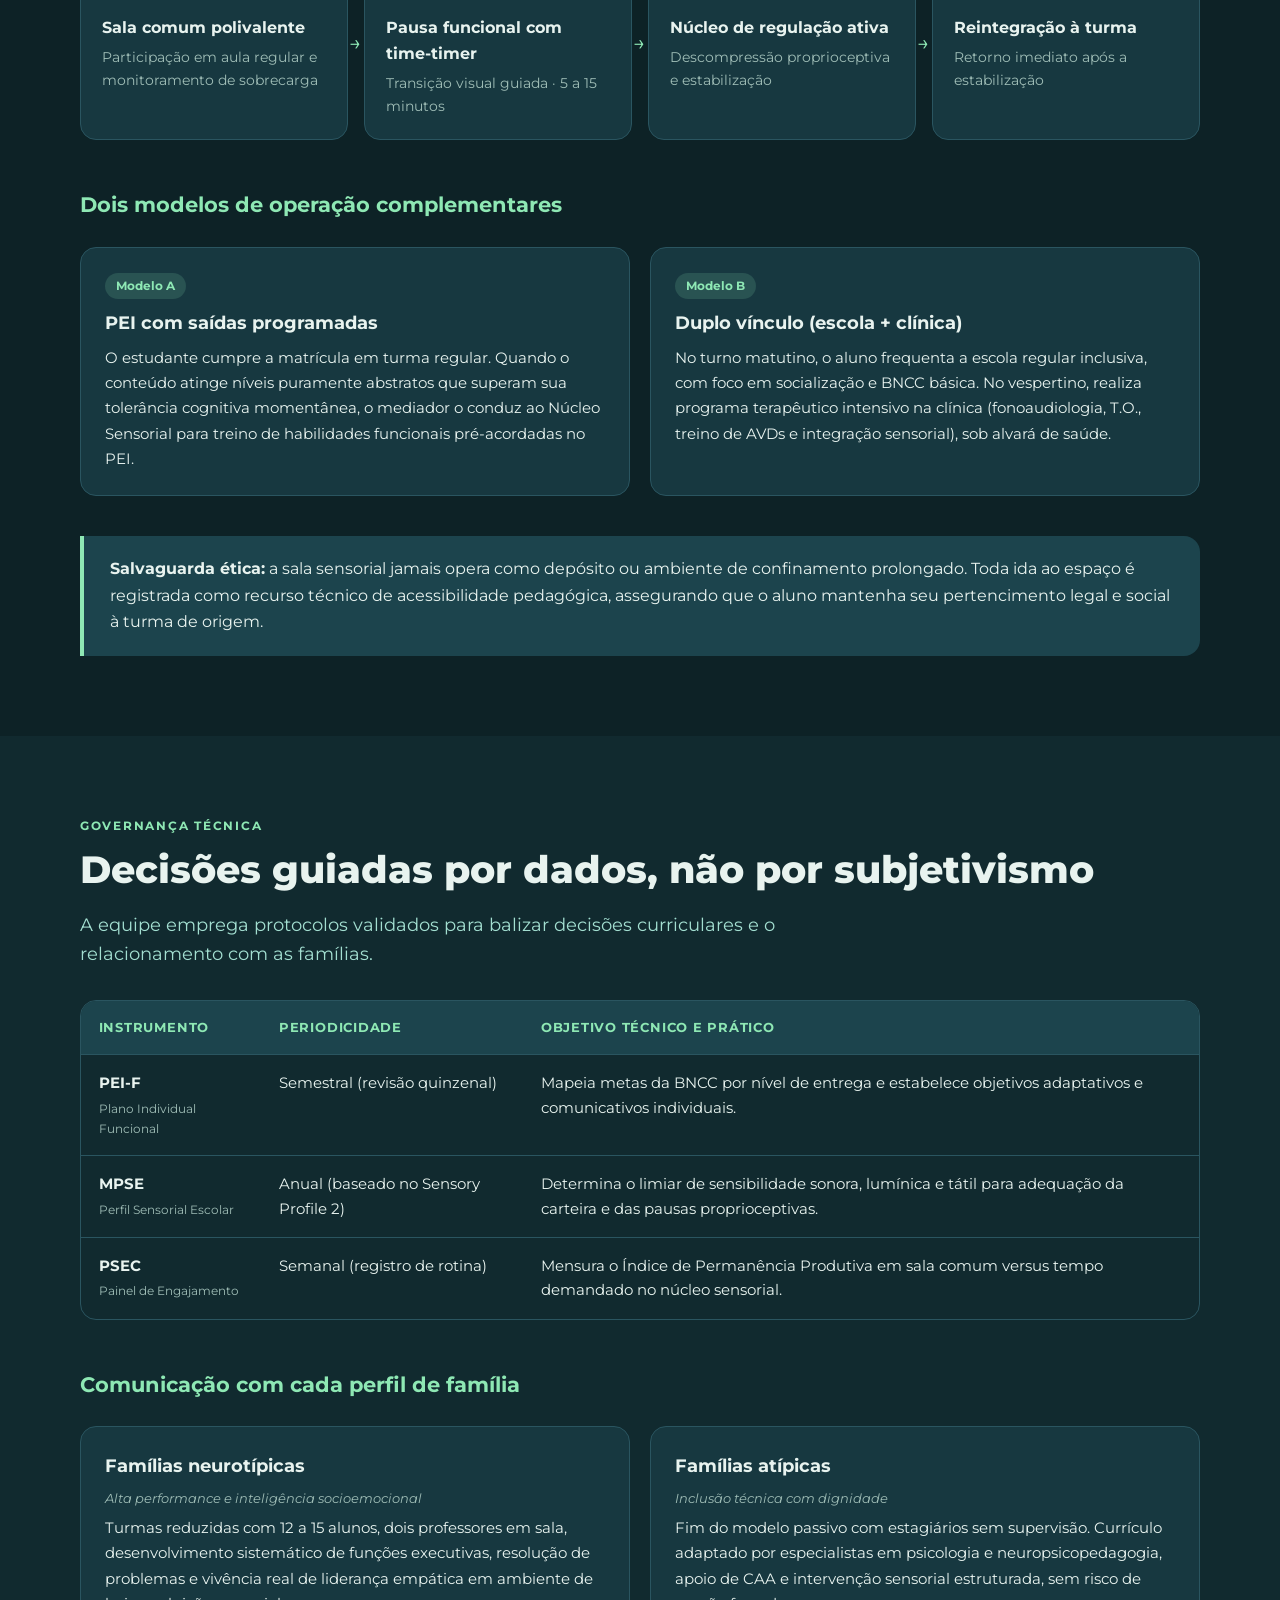
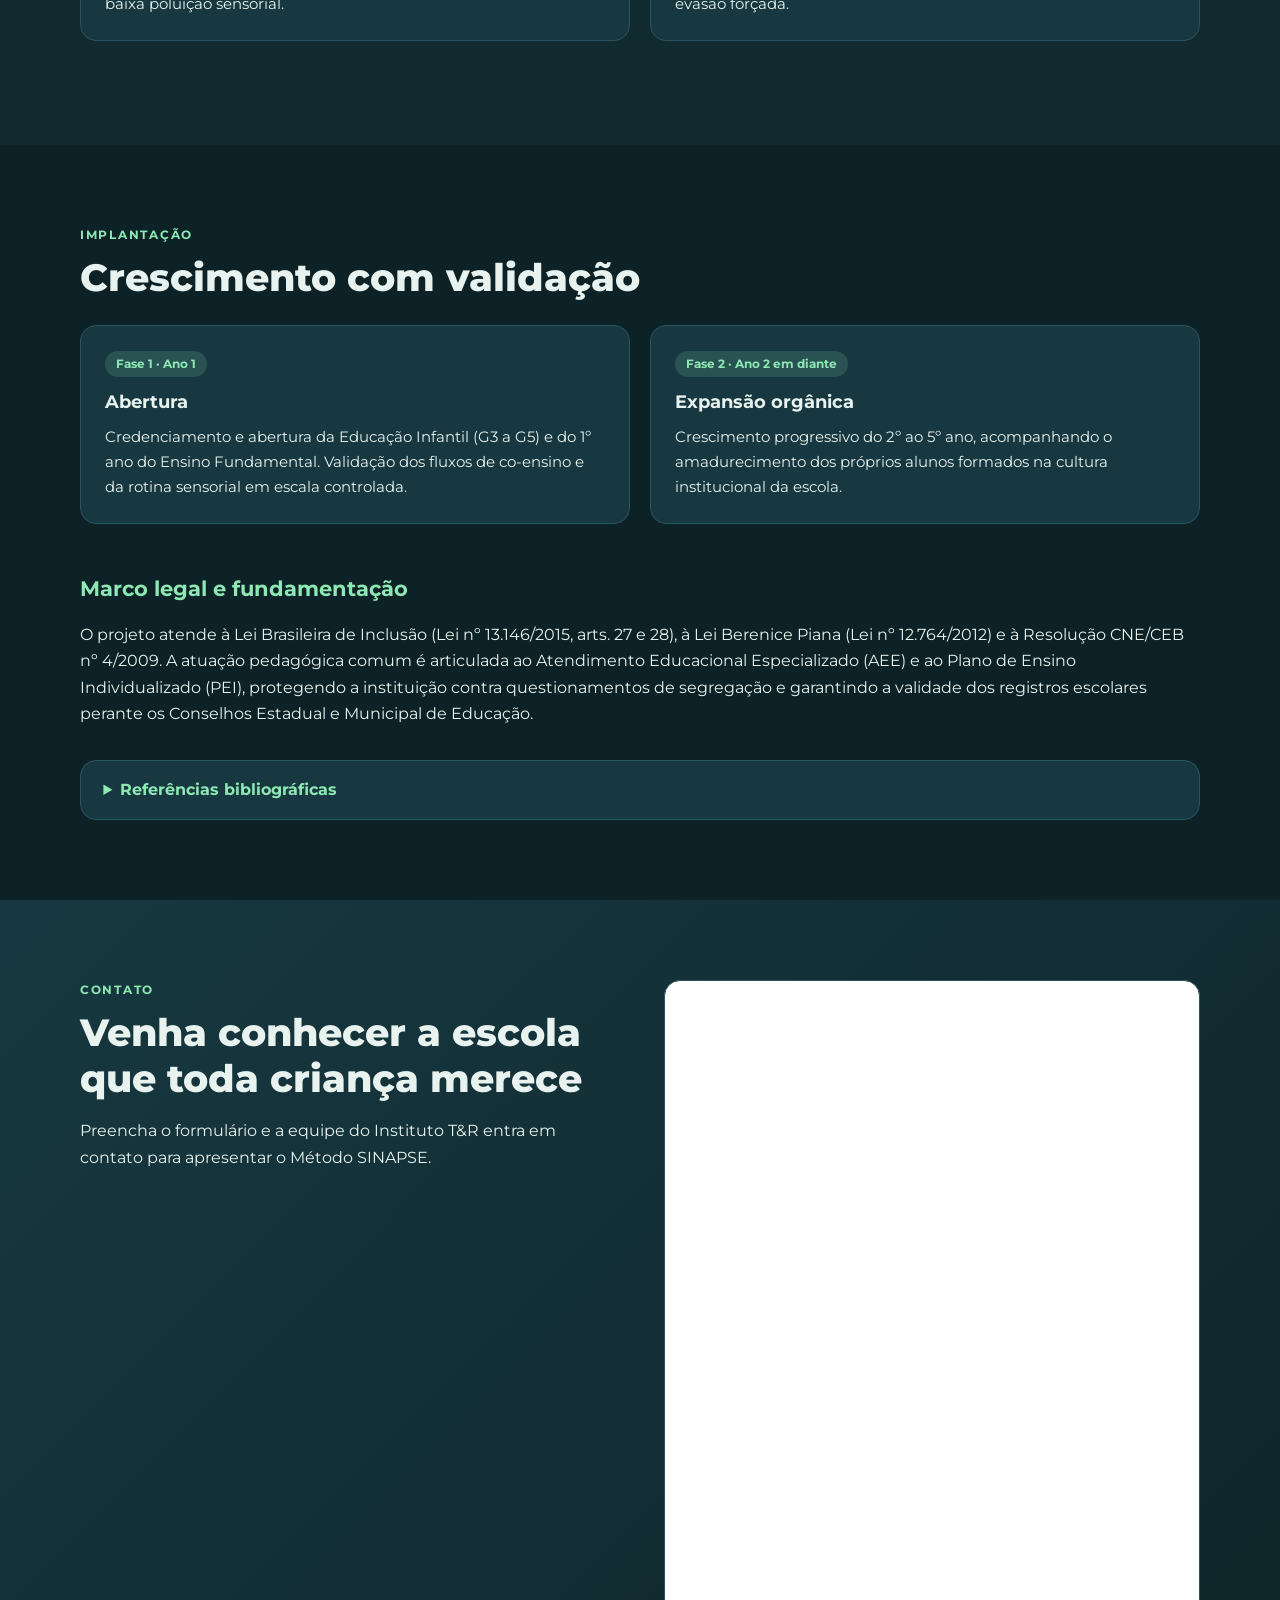
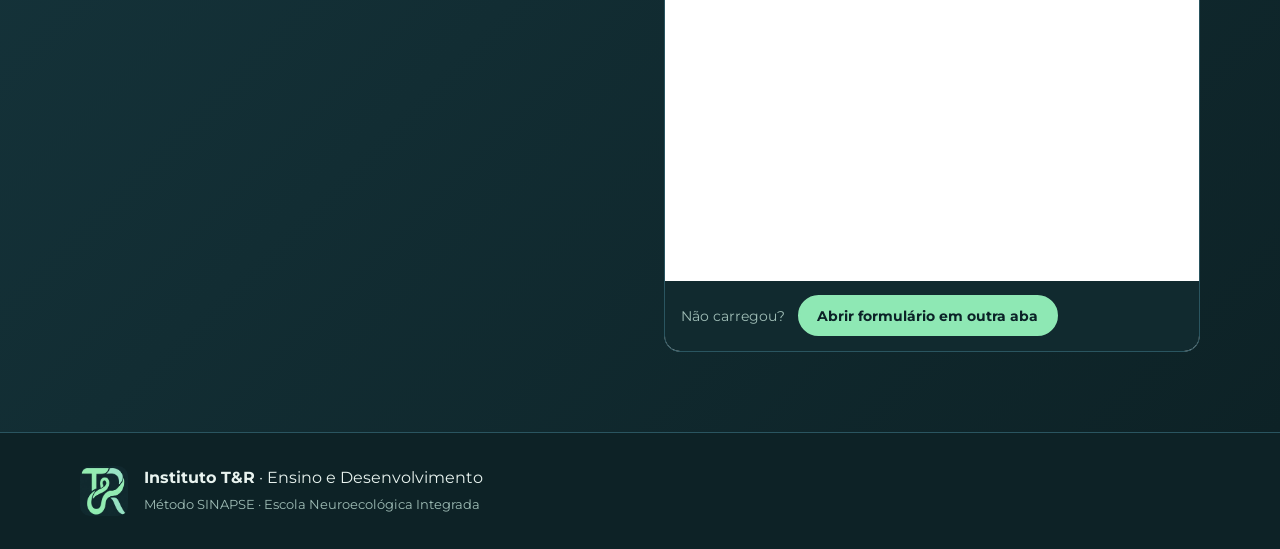
==== commit dca711e5: "Substitui formulário por Google Forms embutido Co-Authored-By: Claude Sonnet 5.5 <noreply@anthropic." ====
--- a/index.html
+++ b/index.html
@@ -322,23 +322,12 @@
     <div>
       <p class="eyebrow">Contato</p>
       <h2>Venha conhecer a escola que toda criança merece</h2>
-      <p>Deixe seus dados e a equipe do Instituto T&amp;R entra em contato para apresentar o Método SINAPSE.</p>
-    </div>
-    <form id="form" class="form" novalidate>
-      <label>Nome<input name="nome" required autocomplete="name"></label>
-      <label>E-mail<input name="email" type="email" required autocomplete="email"></label>
-      <label>Perfil
-        <select name="perfil">
-          <option>Família neurotípica</option>
-          <option>Família atípica</option>
-          <option>Profissional / escola parceira</option>
-          <option>Outro</option>
-        </select>
-      </label>
-      <label>Mensagem<textarea name="msg" rows="3"></textarea></label>
-      <button class="btn" type="submit">Enviar mensagem</button>
-      <p class="form__status" role="status" aria-live="polite"></p>
-    </form>
+      <p>Preencha o formulário e a equipe do Instituto T&amp;R entra em contato para apresentar o Método SINAPSE.</p>
+    </div>
+    <div class="formbox">
+      <iframe src="https://docs.google.com/forms/d/e/1FAIpQLSf4-PYxs-1MkKG8wsHeGMNAUae1s3b3GNFwb8sRlrVagOXU_w/viewform?embedded=true" title="Formulário de contato do Instituto T&amp;R" width="100%" height="900" frameborder="0" marginheight="0" marginwidth="0" loading="lazy">Carregando…</iframe>
+      <p class="formbox__alt">Não carregou? <a class="btn btn--sm" href="https://docs.google.com/forms/d/e/1FAIpQLSf4-PYxs-1MkKG8wsHeGMNAUae1s3b3GNFwb8sRlrVagOXU_w/viewform?usp=header" target="_blank" rel="noopener">Abrir formulário em outra aba</a></p>
+    </div>
   </div>
 </section>
 
--- a/styles.css
+++ b/styles.css
@@ -113,11 +113,9 @@
 /* cta */
 .cta{background:linear-gradient(135deg,var(--panel),var(--bg2))}
 .cta__in{display:grid;grid-template-columns:1fr 1fr;gap:3rem;align-items:start}
-.form{display:grid;gap:1rem;background:var(--bg);border:1px solid var(--line);padding:1.6rem;border-radius:var(--r)}
-.form label{display:grid;gap:.3rem;font-size:.85rem;color:var(--muted);font-weight:600}
-.form input,.form select,.form textarea{background:var(--panel);border:1px solid var(--line);border-radius:10px;color:var(--text);padding:.7rem .9rem;font:inherit}
-.form input:focus,.form select:focus,.form textarea:focus{outline:2px solid var(--mint);outline-offset:1px}
-.form__status{margin:0;font-size:.9rem;color:var(--mint)}
+.formbox{background:#fff;border-radius:var(--r);overflow:hidden;border:1px solid var(--line)}
+.formbox iframe{display:block;border:0;min-height:900px}
+.formbox__alt{margin:0;padding:.9rem 1rem;background:var(--bg);color:var(--muted);font-size:.85rem;display:flex;gap:.8rem;align-items:center;flex-wrap:wrap}
 
 /* footer */
 .footer{border-top:1px solid var(--line);padding:2rem 0;background:var(--bg2)}
